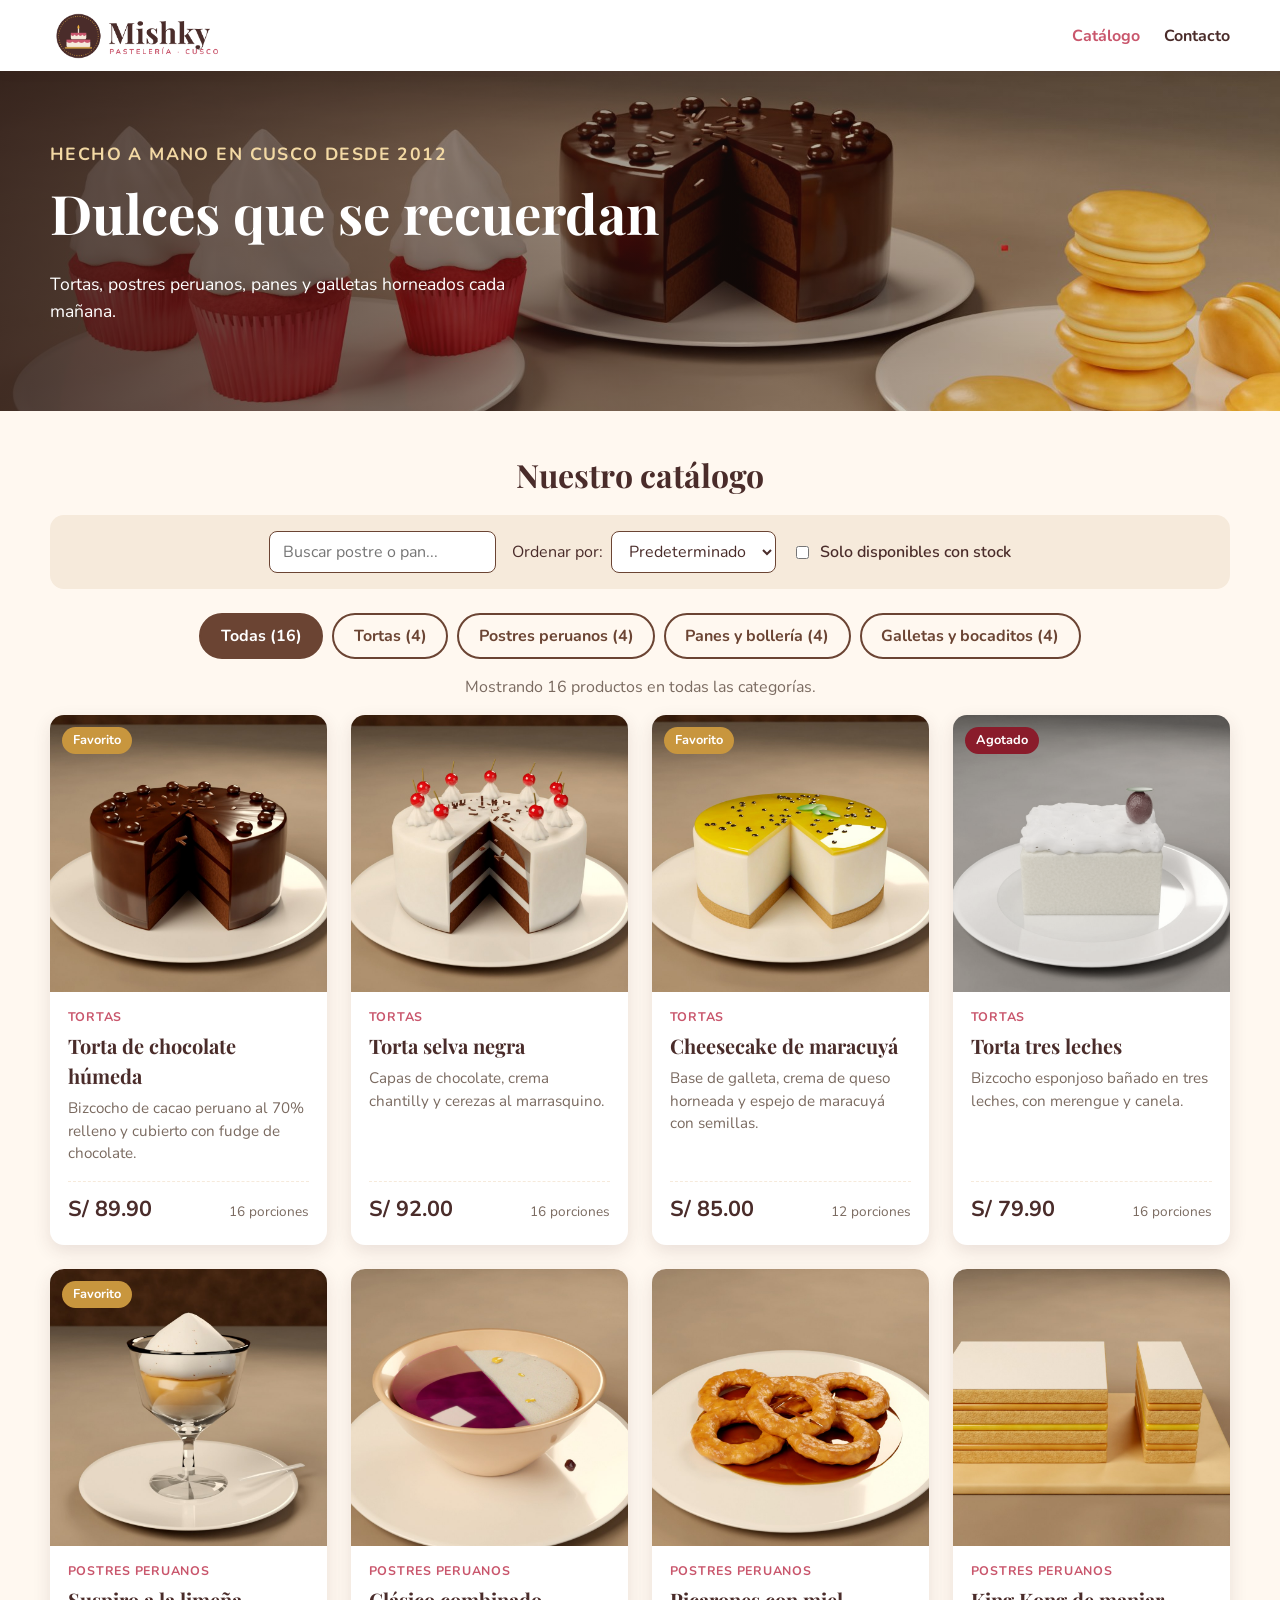
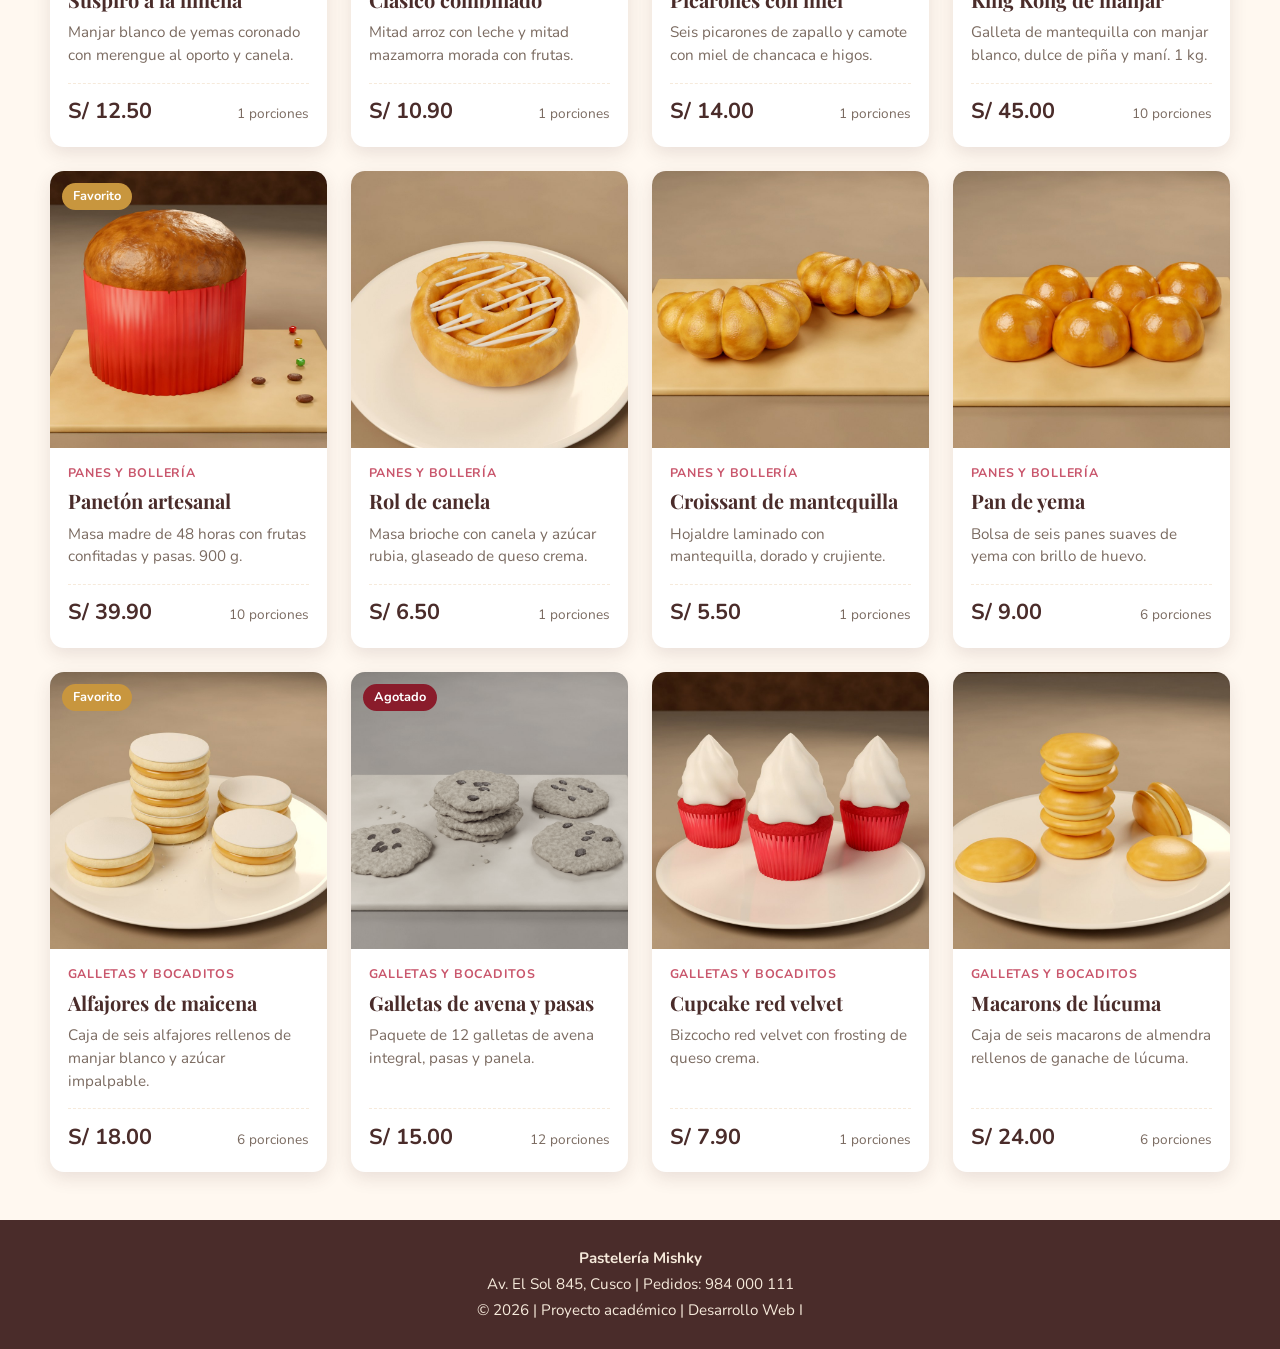
==== index.html @ 0c4b4229 "cambio de index" ====
<!DOCTYPE html>
<html lang="es">

<head>
    <meta charset="UTF-8">
    <meta name="viewport" content="width=device-width, initial-scale=1.0">
    <title>Pastelería Mishky - Catálogo</title>
    <link rel="icon" type="image/png" href="img/favicon.png">
    <link rel="preconnect" href="https://fonts.googleapis.com">
    <link rel="preconnect" href="https://fonts.gstatic.com" crossorigin>
    <link
        href="https://fonts.googleapis.com/css2?family=Nunito:wght@400;600;700&family=Playfair+Display:wght@600;700&display=swap"
        rel="stylesheet">
    <link rel="stylesheet" href="css/estilos.css">
</head>

<body>

    <header class="cabecera">
        <div class="contenedor cabecera_fila">
            <a href="catalogo.html" class="marca">
                <img src="img/logo.png" alt="Pastelería Mishky Logo">
            </a>
            <nav>
                <ul class="menu">
                    <li><a href="catalogo.html" aria-current="page">Catálogo</a></li>
                    <li><a href="#contacto">Contacto</a></li>
                </ul>
            </nav>
        </div>
    </header>

    <section class="hero">
        <div class="contenedor hero_texto">
            <p class="hero_antetitulo">Hecho a mano en Cusco desde 2012</p>
            <h1>Dulces que se recuerdan</h1>
            <p>Tortas, postres peruanos, panes y galletas horneados cada mañana.</p>
        </div>
    </section>

    <main class="contenedor">
        <h2 class="titulo-seccion">Nuestro catálogo</h2>

        <!-- CONTROLES: Buscador, Ordenamiento y Disponibilidad -->
        <div class="panel-controles">
            <div class="control-grupo">
                <label for="buscador" class="sr-only">Buscar por nombre</label>
                <input type="search" id="buscador" placeholder="Buscar postre o pan..." autocomplete="off">
            </div>

            <div class="control-grupo">
                <label for="orden">Ordenar por:</label>
                <select id="orden">
                    <option value="predeterminado">Predeterminado</option>
                    <option value="precio-asc">Menor precio</option>
                    <option value="precio-desc">Mayor precio</option>
                    <option value="nombre-asc">Nombre A–Z</option>
                </select>
            </div>

            <div class="control-grupo control-checkbox">
                <input type="checkbox" id="solo-disponibles">
                <label for="solo-disponibles">Solo disponibles con stock</label>
            </div>
        </div>

        <!-- BOTONES DE FILTRO -->
        <div id="filtros" class="filtros" role="tablist" aria-label="Categorías de catálogo"></div>

        <!-- ESTADO DE LA INTERFAZ -->
        <div id="estado" class="estado" role="status" aria-live="polite"></div>

        <!-- GRILLA CON SKELETONS INICIALES -->
        <ul id="grilla" class="grilla" aria-busy="true">
            <li class="tarjeta tarjeta--skeleton" aria-hidden="true">
                <div class="skeleton-img"></div>
                <div class="skeleton-text"></div>
                <div class="skeleton-text corto"></div>
            </li>
            <li class="tarjeta tarjeta--skeleton" aria-hidden="true">
                <div class="skeleton-img"></div>
                <div class="skeleton-text"></div>
                <div class="skeleton-text corto"></div>
            </li>
            <li class="tarjeta tarjeta--skeleton" aria-hidden="true">
                <div class="skeleton-img"></div>
                <div class="skeleton-text"></div>
                <div class="skeleton-text corto"></div>
            </li>
            <li class="tarjeta tarjeta--skeleton" aria-hidden="true">
                <div class="skeleton-img"></div>
                <div class="skeleton-text"></div>
                <div class="skeleton-text corto"></div>
            </li>
            <li class="tarjeta tarjeta--skeleton" aria-hidden="true">
                <div class="skeleton-img"></div>
                <div class="skeleton-text"></div>
                <div class="skeleton-text corto"></div>
            </li>
            <li class="tarjeta tarjeta--skeleton" aria-hidden="true">
                <div class="skeleton-img"></div>
                <div class="skeleton-text"></div>
                <div class="skeleton-text corto"></div>
            </li>
        </ul>
    </main>

    <footer id="contacto" class="pie">
        <div class="contenedor">
            <p><strong>Pastelería Mishky</strong></p>
            <p>Av. El Sol 845, Cusco | Pedidos: 984 000 111</p>
            <p>&copy; 2026 | Proyecto académico | Desarrollo Web I</p>
        </div>
    </footer>

    <!-- PLANTILLA DE TARJETA -->
    <template id="plantilla-tarjeta">
        <li class="tarjeta">
            <figure class="tarjeta_foto">
                <span class="etiqueta" hidden></span>
                <img src="" alt="" loading="lazy" decoding="async">
            </figure>
            <div class="tarjeta_cuerpo">
                <p class="tarjeta_categoria"></p>
                <h3 class="tarjeta_nombre"></h3>
                <p class="tarjeta_descripcion"></p>
                <div class="tarjeta_pie">
                    <span class="tarjeta_precio"></span>
                    <span class="tarjeta_porciones"></span>
                </div>
            </div>
        </li>
    </template>

    <!-- MODAL DIALOG -->
    <dialog id="modal-producto" class="modal">
        <div class="modal_contenido">
            <button id="btn-cerrar-modal" class="modal_cerrar" aria-label="Cerrar modal">&times;</button>
            <img id="modal-img" src="" alt="" class="modal_img">
            <div class="modal_info">
                <span id="modal-categoria" class="tarjeta_categoria"></span>
                <h2 id="modal-nombre"></h2>
                <p id="modal-descripcion"></p>
                <p id="modal-precio" class="tarjeta_precio"></p>
                <p id="modal-stock"></p>
            </div>
        </div>
    </dialog>

    <script src="js/catalogo.js"></script>
</body>

</html>
---- css/estilos.css ----
/* Pastelería Mishky - Estilos del catálogo */
:root {
  --crema: #fff8f0;
  --crema-2: #f6eadb;
  --chocolate: #4a2c2a;
  --cacao: #6b4433;
  --rosa: #c9566c;
  --dorado: #c8963e;
  --gris: #7a6a60;
  --blanco: #ffffff;
  --radio: 14px;
  --sombra: 0 6px 18px rgba(74, 44, 42, 0.12);
}

*, *::before, *::after {
  box-sizing: border-box;
}

body {
  margin: 0;
  font-family: "Nunito", system-ui, sans-serif;
  color: var(--chocolate);
  background: var(--crema);
  line-height: 1.5;
}

img {
  max-width: 100%;
  display: block;
}

.contenedor {
  width: min(1180px, 100% - 2rem);
  margin-inline: auto;
}

/* Cabecera */
.cabecera {
  position: sticky;
  top: 0;
  z-index: 10;
  background: var(--blanco);
  box-shadow: 0 2px 10px rgba(74, 44, 42, 0.08);
}

.cabecera_fila {
  display: flex;
  align-items: center;
  justify-content: space-between;
  padding-block: 0.6rem;
}

.marca img {
  height: 52px;
  width: auto;
}

.menu {
  display: flex;
  gap: 1.5rem;
  list-style: none;
  margin: 0;
  padding: 0;
}

.menu a {
  color: var(--chocolate);
  font-weight: 700;
  text-decoration: none;
}

.menu a:hover,
.menu a[aria-current="page"] {
  color: var(--rosa);
}

/* Hero */
.hero {
  min-height: 340px;
  display: flex;
  align-items: center;
  color: var(--blanco);
  background: linear-gradient(
      90deg,
      rgba(40, 22, 18, 0.82) 0%,
      rgba(40, 22, 18, 0.35) 60%,
      rgba(40, 22, 18, 0) 100%
    ),
    url("../img/banner.jpg") center / cover no-repeat;
}

.hero_texto {
  max-width: 1180px;
}

.hero_antetitulo {
  color: #f3d9a4;
  font-weight: 700;
  letter-spacing: 0.08em;
  text-transform: uppercase;
  font-size: 0.85rem;
  margin: 0;
}

.hero h1 {
  font-family: "Playfair Display", Georgia, serif;
  font-size: clamp(2rem, 5vw, 3.4rem);
  margin: 0.3rem 0;
}

.hero p {
  max-width: 30rem;
  font-size: 1.1rem;
}

/* Filtros y Controles */
.titulo-seccion {
  font-family: "Playfair Display", Georgia, serif;
  font-size: 2rem;
  text-align: center;
  margin: 2.5rem 0 1rem;
}

.panel-controles {
  display: flex;
  flex-wrap: wrap;
  gap: 1rem;
  justify-content: center;
  align-items: center;
  margin-bottom: 1.5rem;
  background: var(--crema-2);
  padding: 1rem;
  border-radius: var(--radio);
}

.control-grupo {
  display: flex;
  align-items: center;
  gap: 0.5rem;
}

.control-grupo input[type="search"],
.control-grupo select {
  font: inherit;
  padding: 0.5rem 0.8rem;
  border: 1px solid var(--cacao);
  border-radius: 8px;
  background: var(--blanco);
  color: var(--chocolate);
}

.control-checkbox {
  font-weight: 600;
  cursor: pointer;
}

.filtros {
  display: flex;
  flex-wrap: wrap;
  justify-content: center;
  gap: 0.6rem;
  margin-bottom: 1rem;
}

.filtro {
  font: inherit;
  font-weight: 700;
  cursor: pointer;
  padding: 0.55rem 1.2rem;
  border-radius: 999px;
  border: 2px solid var(--cacao);
  background: transparent;
  color: var(--cacao);
  transition: background 0.25s, color 0.25s, transform 0.25s;
}

.filtro:hover {
  transform: translateY(-2px);
}

.filtro[aria-pressed="true"] {
  background: var(--cacao);
  color: var(--blanco);
}

.estado {
  text-align: center;
  color: var(--gris);
  min-height: 1.5em;
}

.estado--error {
  color: #a3202f;
  font-weight: 700;
}

/* Grilla y Tarjetas */
.grilla {
  list-style: none;
  padding: 0;
  margin: 1rem 0 3rem;
  display: grid;
  gap: 1.5rem;
  grid-template-columns: repeat(auto-fill, minmax(250px, 1fr));
}

.tarjeta {
  background: var(--blanco);
  border-radius: var(--radio);
  overflow: hidden;
  box-shadow: var(--sombra);
  display: flex;
  flex-direction: column;
  transition: transform 0.25s, box-shadow 0.25s;
  cursor: pointer;
}

.tarjeta:hover {
  transform: translateY(-4px);
  box-shadow: 0 12px 26px rgba(74, 44, 42, 0.18);
}

.tarjeta_foto {
  position: relative;
  margin: 0;
  width: 100%;
  aspect-ratio: 1 / 1;
  background: var(--crema-2);
  overflow: hidden;
}

.tarjeta_foto img {
  width: 100%;
  height: 100%;
  object-fit: cover;
  object-position: center;
  display: block;
  opacity: 0;
  transition: opacity 0.4s ease-in-out;
}

.tarjeta_foto img.foto-cargada {
  opacity: 1;
}

.etiqueta {
  position: absolute;
  top: 12px;
  left: 12px;
  background: var(--dorado);
  color: var(--blanco);
  font-size: 0.8rem;
  font-weight: 700;
  padding: 0.25rem 0.7rem;
  border-radius: 999px;
  z-index: 2;
}

.etiqueta--agotado {
  background: #8a1c2b;
}

.tarjeta--agotado img {
  filter: grayscale(0.85);
  opacity: 0.75;
}

.tarjeta_cuerpo {
  padding: 1rem 1.1rem 1.2rem;
  display: flex;
  flex-direction: column;
  flex: 1;
}

.tarjeta_categoria {
  margin: 0;
  color: var(--rosa);
  font-size: 0.78rem;
  font-weight: 700;
  text-transform: uppercase;
  letter-spacing: 0.06em;
}

.tarjeta_nombre {
  font-family: "Playfair Display", Georgia, serif;
  font-size: 1.25rem;
  margin: 0.25rem 0 0.4rem;
}

.tarjeta_descripcion {
  margin: 0 0 1rem;
  color: var(--gris);
  font-size: 0.95rem;
  flex: 1;
}

.tarjeta_pie {
  display: flex;
  justify-content: space-between;
  align-items: baseline;
  border-top: 1px dashed var(--crema-2);
  padding-top: 0.7rem;
}

.tarjeta_precio {
  font-size: 1.35rem;
  font-weight: 700;
  color: var(--chocolate);
}

.tarjeta_porciones {
  font-size: 0.85rem;
  color: var(--gris);
}

/* Skeleton Loading */
.tarjeta--skeleton {
  pointer-events: none;
  height: 320px;
  background: var(--blanco);
  padding: 1rem;
  display: flex;
  flex-direction: column;
  gap: 0.8rem;
}

.skeleton-img, .skeleton-text {
  background: linear-gradient(90deg, #eee 25%, #e0e0e0 50%, #eee 75%);
  background-size: 200% 100%;
  animation: pulso 1.5s infinite;
  border-radius: 6px;
}

.skeleton-img { width: 100%; height: 180px; }
.skeleton-text { width: 100%; height: 16px; }
.skeleton-text.corto { width: 60%; }

@keyframes pulso {
  0% { background-position: 200% 0; }
  100% { background-position: -200% 0; }
}

/* Modal <dialog> Nativo */
.modal {
  border: none;
  border-radius: var(--radio);
  padding: 0;
  max-width: 550px;
  width: 90%;
  box-shadow: 0 10px 30px rgba(0,0,0,0.3);
}

.modal::backdrop {
  background: rgba(0, 0, 0, 0.6);
  backdrop-filter: blur(3px);
}

.modal_contenido {
  position: relative;
  background: var(--blanco);
  padding: 1.5rem;
  display: flex;
  flex-direction: column;
  gap: 1rem;
}

.modal_cerrar {
  position: absolute;
  top: 10px;
  right: 15px;
  background: transparent;
  border: none;
  font-size: 1.8rem;
  cursor: pointer;
  color: var(--chocolate);
}

.modal_img {
  width: 100%;
  height: 250px;
  object-fit: cover;
  border-radius: 8px;
}

.btn-reintentar {
  font: inherit;
  margin-top: 0.5rem;
  padding: 0.4rem 1rem;
  background: var(--rosa);
  color: white;
  border: none;
  border-radius: 6px;
  cursor: pointer;
}

.sr-only {
  position: absolute; width: 1px; height: 1px; padding: 0; margin: -1px;
  overflow: hidden; clip: rect(0,0,0,0); border: 0;
}

.pie {
  background: var(--chocolate);
  color: var(--crema-2);
  text-align: center;
  padding: 1.5rem 0;
  font-size: 0.95rem;
}

.pie p { margin: 0.2rem 0; }
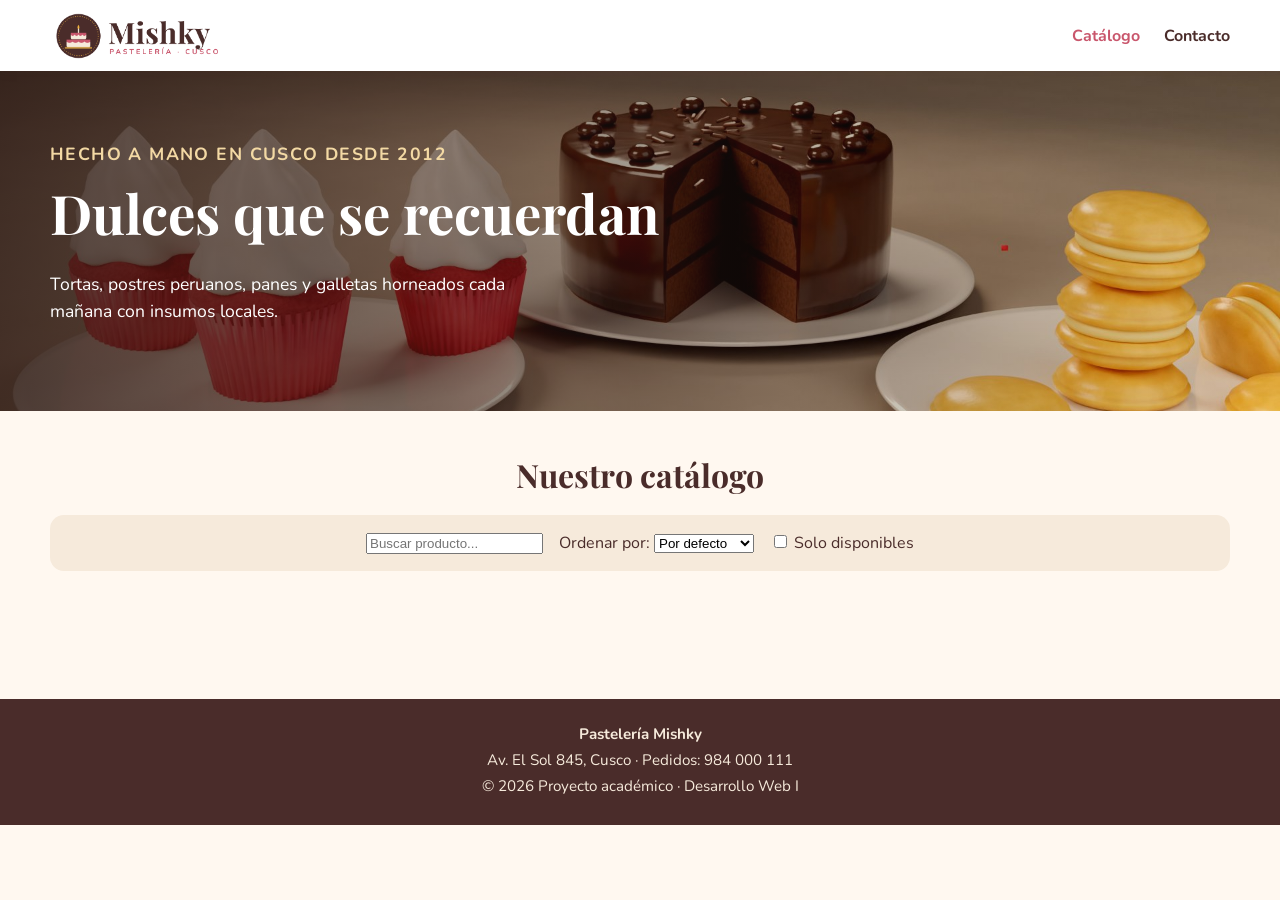
==== commit 74d88e5b: "cambio a index" ====
--- a/index.html
+++ b/index.html
@@ -1,153 +1,140 @@
 <!DOCTYPE html>
 <html lang="es">
+<head>
+  <meta charset="UTF-8" />
+  <meta name="viewport" content="width=device-width, initial-scale=1.0" />
+  <title>Catálogo - Pastelería Mishky</title>
+  <meta name="description" content="Tortas, postres peruanos, panes y galletas artesanales de Pastelería Mishky." />
+  <link rel="icon" href="img/favicon.png" type="image/png" />
+  <link rel="preconnect" href="https://fonts.googleapis.com" />
+  <link rel="preconnect" href="https://fonts.gstatic.com" crossorigin />
+  <link href="https://fonts.googleapis.com/css2?family=Nunito:wght@400;600;700&family=Playfair+Display:wght@700&display=swap" rel="stylesheet" />
+  <link rel="stylesheet" href="css/estilos.css" />
+</head>
+<body>
+  <header class="cabecera">
+    <div class="contenedor cabecera_fila">
+      <a href="catalogo.html" class="marca">
+        <img src="img/logo.png" alt="Pastelería Mishky" width="176" height="52" />
+      </a>
+      <nav aria-label="Principal">
+        <ul class="menu">
+          <li><a href="#catalogo" aria-current="page">Catálogo</a></li>
+          <li><a href="#contacto">Contacto</a></li>
+        </ul>
+      </nav>
+    </div>
+  </header>
 
-<head>
-    <meta charset="UTF-8">
-    <meta name="viewport" content="width=device-width, initial-scale=1.0">
-    <title>Pastelería Mishky - Catálogo</title>
-    <link rel="icon" type="image/png" href="img/favicon.png">
-    <link rel="preconnect" href="https://fonts.googleapis.com">
-    <link rel="preconnect" href="https://fonts.gstatic.com" crossorigin>
-    <link
-        href="https://fonts.googleapis.com/css2?family=Nunito:wght@400;600;700&family=Playfair+Display:wght@600;700&display=swap"
-        rel="stylesheet">
-    <link rel="stylesheet" href="css/estilos.css">
-</head>
+  <section class="hero">
+    <div class="contenedor hero_texto">
+      <p class="hero_antetitulo">Hecho a mano en Cusco desde 2012</p>
+      <h1>Dulces que se recuerdan</h1>
+      <p>Tortas, postres peruanos, panes y galletas horneados cada mañana con insumos locales.</p>
+    </div>
+  </section>
 
-<body>
+  <main id="catalogo" class="contenedor">
+    <h2 class="titulo-seccion">Nuestro catálogo</h2>
 
-    <header class="cabecera">
-        <div class="contenedor cabecera_fila">
-            <a href="catalogo.html" class="marca">
-                <img src="img/logo.png" alt="Pastelería Mishky Logo">
-            </a>
-            <nav>
-                <ul class="menu">
-                    <li><a href="catalogo.html" aria-current="page">Catálogo</a></li>
-                    <li><a href="#contacto">Contacto</a></li>
-                </ul>
-            </nav>
+    <!-- Panel de Controles Avanzados -->
+    <div class="panel-controles">
+      <div class="control-busqueda">
+        <label for="buscar" class="sr-only">Buscar por nombre</label>
+        <input type="search" id="buscar" placeholder="Buscar producto..." autocomplete="off" />
+      </div>
+
+      <div class="control-orden">
+        <label for="orden">Ordenar por:</label>
+        <select id="orden">
+          <option value="defecto">Por defecto</option>
+          <option value="precio-asc">Menor precio</option>
+          <option value="precio-desc">Mayor precio</option>
+          <option value="nombre-asc">Nombre A–Z</option>
+        </select>
+      </div>
+
+      <div class="control-stock">
+        <label class="checkbox-container">
+          <input type="checkbox" id="chkDisponibles" />
+          <span>Solo disponibles</span>
+        </label>
+      </div>
+    </div>
+
+    <!-- Filtros de categoría y mensaje accesibles -->
+    <div id="filtros" class="filtros" role="group" aria-label="Filtrar por categoría"></div>
+    <p id="estado" class="estado" role="status" aria-live="polite"></p>
+    
+    <!-- Grilla principal -->
+    <ul id="grilla" class="grilla" aria-busy="true"></ul>
+  </main>
+
+  <footer id="contacto" class="pie">
+    <div class="contenedor">
+      <strong>Pastelería Mishky</strong>
+      <p>Av. El Sol 845, Cusco · Pedidos: 984 000 111</p>
+      <p>&copy; 2026 Proyecto académico · Desarrollo Web I</p>
+    </div>
+  </footer>
+
+  <!-- Modal Nativo (<dialog>) -->
+  <dialog id="modalProducto" class="modal-producto">
+    <div class="modal-contenido">
+      <button type="button" id="btnCerrarModal" class="modal-cerrar" aria-label="Cerrar ventana">&times;</button>
+      <div class="modal-cuerpo">
+        <div class="modal-foto-wrapper">
+          <img id="modalImg" src="" alt="" />
+          <span id="modalEtiqueta" class="etiqueta" hidden></span>
         </div>
-    </header>
+        <div class="modal-info">
+          <p id="modalCategoria" class="tarjeta_categoria"></p>
+          <h3 id="modalNombre" class="modal-titulo"></h3>
+          <p id="modalDescripcion" class="tarjeta_descripcion"></p>
+          <div class="modal-detalles">
+            <span id="modalPrecio" class="tarjeta_precio"></span>
+            <span id="modalPorciones" class="tarjeta_porciones"></span>
+          </div>
+          <p id="modalStock" class="modal-stock-info"></p>
+        </div>
+      </div>
+    </div>
+  </dialog>
 
-    <section class="hero">
-        <div class="contenedor hero_texto">
-            <p class="hero_antetitulo">Hecho a mano en Cusco desde 2012</p>
-            <h1>Dulces que se recuerdan</h1>
-            <p>Tortas, postres peruanos, panes y galletas horneados cada mañana.</p>
+  <!-- Plantilla de Tarjeta -->
+  <template id="tpl-producto">
+    <li class="tarjeta">
+      <button type="button" class="tarjeta-btn-detalle" aria-label="Ver detalle del producto">
+        <figure class="tarjeta_foto">
+          <img width="600" height="600" loading="lazy" alt="" />
+          <span class="etiqueta" hidden></span>
+        </figure>
+        <div class="tarjeta_cuerpo">
+          <p class="tarjeta_categoria"></p>
+          <h3 class="tarjeta_nombre"></h3>
+          <p class="tarjeta_descripcion"></p>
+          <div class="tarjeta_pie">
+            <span class="tarjeta_precio"></span>
+            <span class="tarjeta_porciones"></span>
+          </div>
         </div>
-    </section>
+      </button>
+    </li>
+  </template>
 
-    <main class="contenedor">
-        <h2 class="titulo-seccion">Nuestro catálogo</h2>
+  <!-- Plantilla Skeleton -->
+  <template id="tpl-skeleton">
+    <li class="tarjeta tarjeta--skeleton" aria-hidden="true">
+      <div class="skeleton-foto pulse"></div>
+      <div class="tarjeta_cuerpo">
+        <div class="skeleton-linea corta pulse"></div>
+        <div class="skeleton-linea larga pulse"></div>
+        <div class="skeleton-linea media pulse"></div>
+        <div class="skeleton-pie pulse"></div>
+      </div>
+    </li>
+  </template>
 
-        <!-- CONTROLES: Buscador, Ordenamiento y Disponibilidad -->
-        <div class="panel-controles">
-            <div class="control-grupo">
-                <label for="buscador" class="sr-only">Buscar por nombre</label>
-                <input type="search" id="buscador" placeholder="Buscar postre o pan..." autocomplete="off">
-            </div>
-
-            <div class="control-grupo">
-                <label for="orden">Ordenar por:</label>
-                <select id="orden">
-                    <option value="predeterminado">Predeterminado</option>
-                    <option value="precio-asc">Menor precio</option>
-                    <option value="precio-desc">Mayor precio</option>
-                    <option value="nombre-asc">Nombre A–Z</option>
-                </select>
-            </div>
-
-            <div class="control-grupo control-checkbox">
-                <input type="checkbox" id="solo-disponibles">
-                <label for="solo-disponibles">Solo disponibles con stock</label>
-            </div>
-        </div>
-
-        <!-- BOTONES DE FILTRO -->
-        <div id="filtros" class="filtros" role="tablist" aria-label="Categorías de catálogo"></div>
-
-        <!-- ESTADO DE LA INTERFAZ -->
-        <div id="estado" class="estado" role="status" aria-live="polite"></div>
-
-        <!-- GRILLA CON SKELETONS INICIALES -->
-        <ul id="grilla" class="grilla" aria-busy="true">
-            <li class="tarjeta tarjeta--skeleton" aria-hidden="true">
-                <div class="skeleton-img"></div>
-                <div class="skeleton-text"></div>
-                <div class="skeleton-text corto"></div>
-            </li>
-            <li class="tarjeta tarjeta--skeleton" aria-hidden="true">
-                <div class="skeleton-img"></div>
-                <div class="skeleton-text"></div>
-                <div class="skeleton-text corto"></div>
-            </li>
-            <li class="tarjeta tarjeta--skeleton" aria-hidden="true">
-                <div class="skeleton-img"></div>
-                <div class="skeleton-text"></div>
-                <div class="skeleton-text corto"></div>
-            </li>
-            <li class="tarjeta tarjeta--skeleton" aria-hidden="true">
-                <div class="skeleton-img"></div>
-                <div class="skeleton-text"></div>
-                <div class="skeleton-text corto"></div>
-            </li>
-            <li class="tarjeta tarjeta--skeleton" aria-hidden="true">
-                <div class="skeleton-img"></div>
-                <div class="skeleton-text"></div>
-                <div class="skeleton-text corto"></div>
-            </li>
-            <li class="tarjeta tarjeta--skeleton" aria-hidden="true">
-                <div class="skeleton-img"></div>
-                <div class="skeleton-text"></div>
-                <div class="skeleton-text corto"></div>
-            </li>
-        </ul>
-    </main>
-
-    <footer id="contacto" class="pie">
-        <div class="contenedor">
-            <p><strong>Pastelería Mishky</strong></p>
-            <p>Av. El Sol 845, Cusco | Pedidos: 984 000 111</p>
-            <p>&copy; 2026 | Proyecto académico | Desarrollo Web I</p>
-        </div>
-    </footer>
-
-    <!-- PLANTILLA DE TARJETA -->
-    <template id="plantilla-tarjeta">
-        <li class="tarjeta">
-            <figure class="tarjeta_foto">
-                <span class="etiqueta" hidden></span>
-                <img src="" alt="" loading="lazy" decoding="async">
-            </figure>
-            <div class="tarjeta_cuerpo">
-                <p class="tarjeta_categoria"></p>
-                <h3 class="tarjeta_nombre"></h3>
-                <p class="tarjeta_descripcion"></p>
-                <div class="tarjeta_pie">
-                    <span class="tarjeta_precio"></span>
-                    <span class="tarjeta_porciones"></span>
-                </div>
-            </div>
-        </li>
-    </template>
-
-    <!-- MODAL DIALOG -->
-    <dialog id="modal-producto" class="modal">
-        <div class="modal_contenido">
-            <button id="btn-cerrar-modal" class="modal_cerrar" aria-label="Cerrar modal">&times;</button>
-            <img id="modal-img" src="" alt="" class="modal_img">
-            <div class="modal_info">
-                <span id="modal-categoria" class="tarjeta_categoria"></span>
-                <h2 id="modal-nombre"></h2>
-                <p id="modal-descripcion"></p>
-                <p id="modal-precio" class="tarjeta_precio"></p>
-                <p id="modal-stock"></p>
-            </div>
-        </div>
-    </dialog>
-
-    <script src="js/catalogo.js"></script>
+  <script src="js/catalogo.js" defer></script>
 </body>
-
 </html>
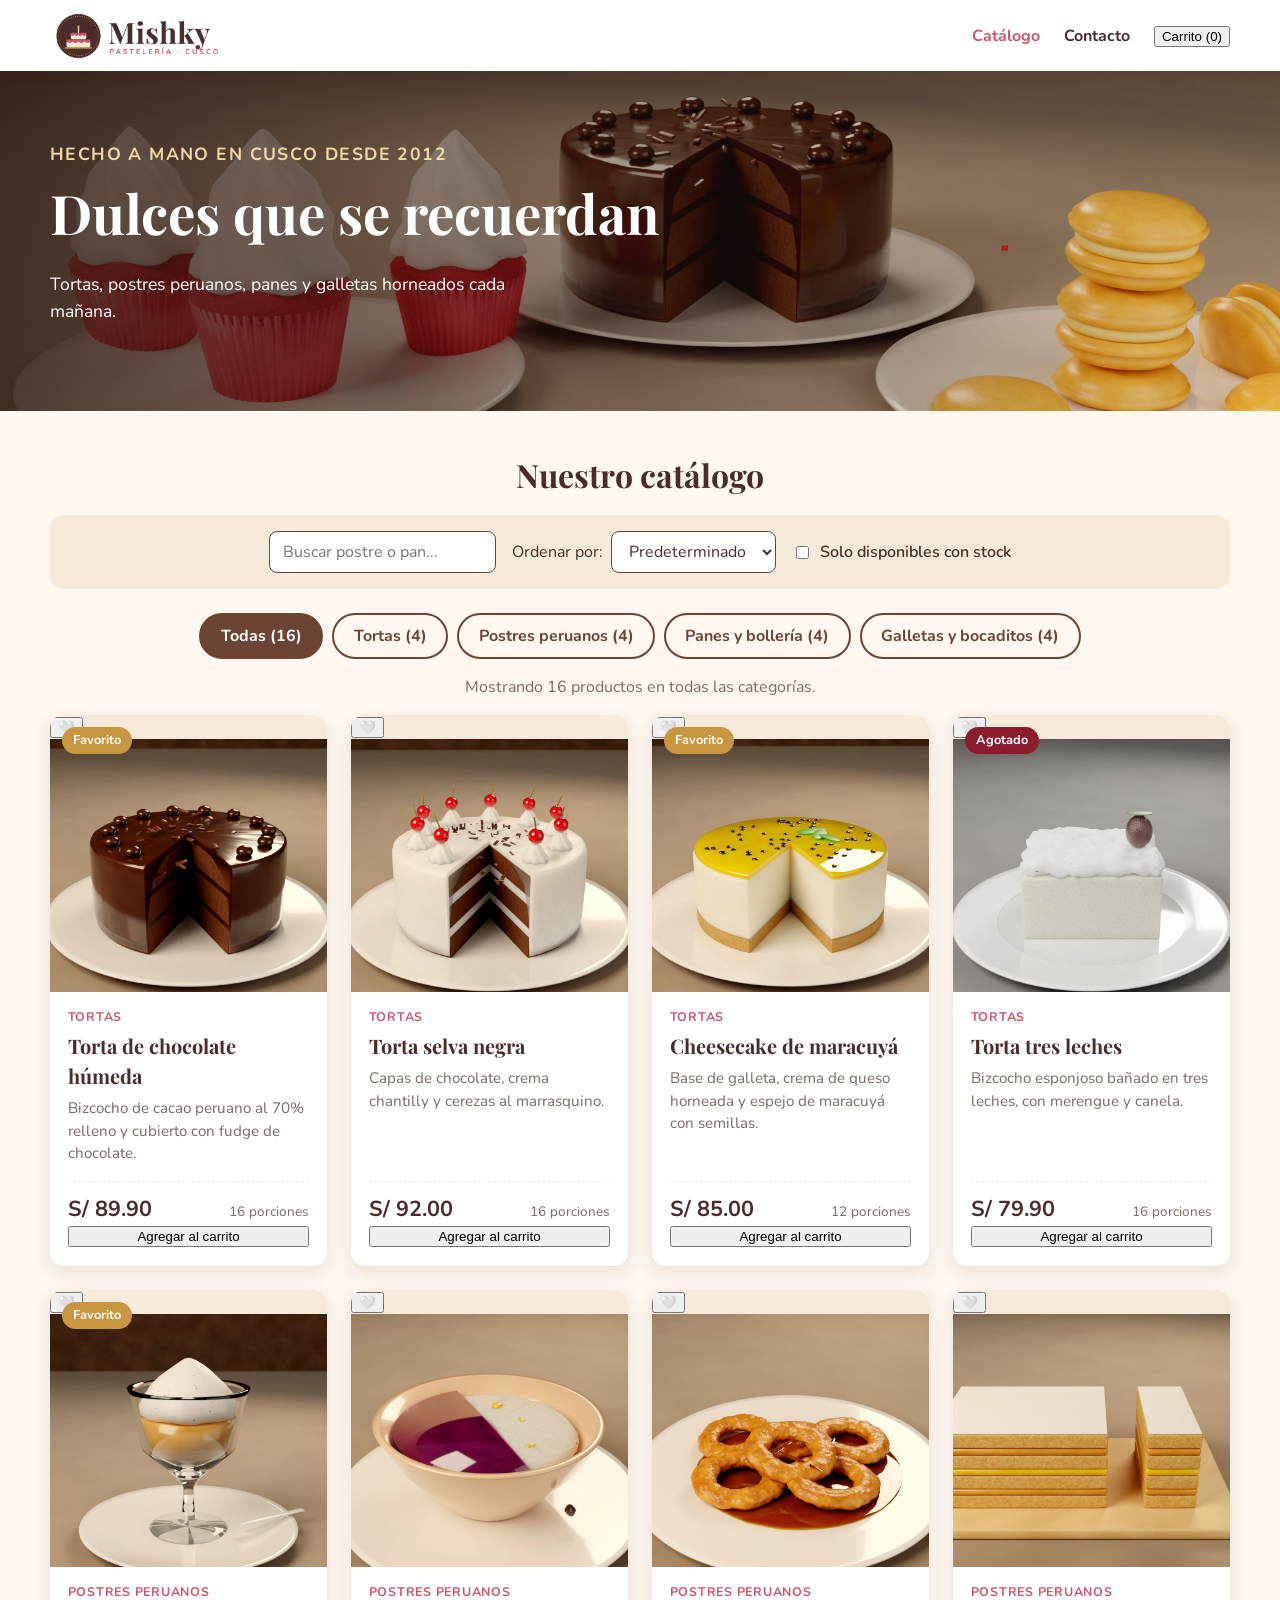
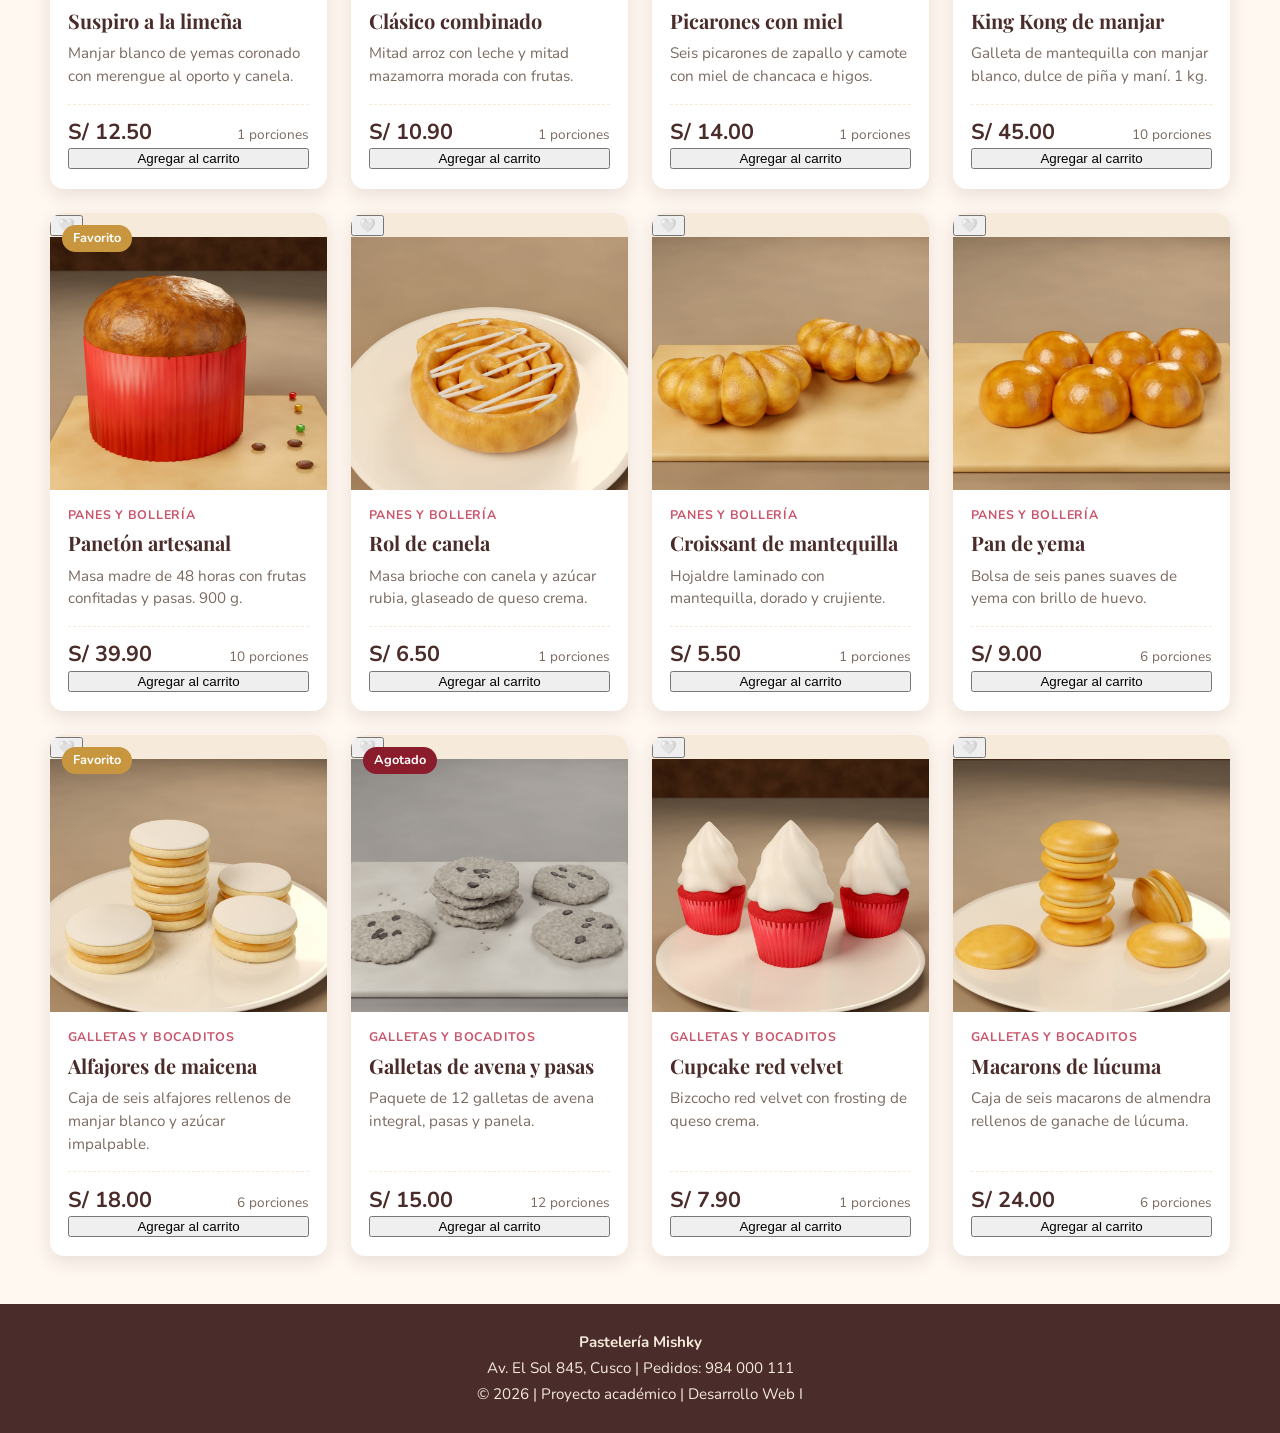
==== commit a14198c5: "cambio a index" ====
--- a/index.html
+++ b/index.html
@@ -1,140 +1,183 @@
 <!DOCTYPE html>
 <html lang="es">
+
 <head>
-  <meta charset="UTF-8" />
-  <meta name="viewport" content="width=device-width, initial-scale=1.0" />
-  <title>Catálogo - Pastelería Mishky</title>
-  <meta name="description" content="Tortas, postres peruanos, panes y galletas artesanales de Pastelería Mishky." />
-  <link rel="icon" href="img/favicon.png" type="image/png" />
-  <link rel="preconnect" href="https://fonts.googleapis.com" />
-  <link rel="preconnect" href="https://fonts.gstatic.com" crossorigin />
-  <link href="https://fonts.googleapis.com/css2?family=Nunito:wght@400;600;700&family=Playfair+Display:wght@700&display=swap" rel="stylesheet" />
-  <link rel="stylesheet" href="css/estilos.css" />
+    <meta charset="UTF-8">
+    <meta name="viewport" content="width=device-width, initial-scale=1.0">
+    <title>Pastelería Mishky - Catálogo</title>
+    <link rel="icon" type="image/png" href="img/favicon.png">
+    <link rel="preconnect" href="https://fonts.googleapis.com">
+    <link rel="preconnect" href="https://fonts.gstatic.com" crossorigin>
+    <link
+        href="https://fonts.googleapis.com/css2?family=Nunito:wght@400;600;700&family=Playfair+Display:wght@600;700&display=swap"
+        rel="stylesheet">
+    <link rel="stylesheet" href="css/estilos.css">
 </head>
+
 <body>
-  <header class="cabecera">
-    <div class="contenedor cabecera_fila">
-      <a href="catalogo.html" class="marca">
-        <img src="img/logo.png" alt="Pastelería Mishky" width="176" height="52" />
-      </a>
-      <nav aria-label="Principal">
-        <ul class="menu">
-          <li><a href="#catalogo" aria-current="page">Catálogo</a></li>
-          <li><a href="#contacto">Contacto</a></li>
+
+    <header class="cabecera">
+        <div class="contenedor cabecera_fila">
+            <a href="catalogo.html" class="marca">
+                <img src="img/logo.png" alt="Pastelería Mishky Logo">
+            </a>
+            <nav>
+                <ul class="menu">
+                    <li><a href="catalogo.html" aria-current="page">Catálogo</a></li>
+                    <li><a href="#contacto">Contacto</a></li>
+                    <li>
+                        <button type="button" id="btn-abrir-carrito" class="btn-carrito-nav">
+                            Carrito (<span id="carrito-contador">0</span>)
+                        </button>
+                    </li>
+                </ul>
+            </nav>
+        </div>
+    </header>
+
+    <section class="hero">
+        <div class="contenedor hero_texto">
+            <p class="hero_antetitulo">Hecho a mano en Cusco desde 2012</p>
+            <h1>Dulces que se recuerdan</h1>
+            <p>Tortas, postres peruanos, panes y galletas horneados cada mañana.</p>
+        </div>
+    </section>
+
+    <main class="contenedor">
+        <h2 class="titulo-seccion">Nuestro catálogo</h2>
+
+        <!-- CONTROLES: Buscador, Ordenamiento y Disponibilidad -->
+        <div class="panel-controles">
+            <div class="control-grupo">
+                <label for="buscador" class="sr-only">Buscar por nombre</label>
+                <input type="search" id="buscador" placeholder="Buscar postre o pan..." autocomplete="off">
+            </div>
+
+            <div class="control-grupo">
+                <label for="orden">Ordenar por:</label>
+                <select id="orden">
+                    <option value="predeterminado">Predeterminado</option>
+                    <option value="favoritos">Mis favoritos</option>
+                    <option value="precio-asc">Menor precio</option>
+                    <option value="precio-desc">Mayor precio</option>
+                    <option value="nombre-asc">Nombre A–Z</option>
+                </select>
+            </div>
+
+            <div class="control-grupo control-checkbox">
+                <input type="checkbox" id="solo-disponibles">
+                <label for="solo-disponibles">Solo disponibles con stock</label>
+            </div>
+        </div>
+
+        <!-- BOTONES DE FILTRO -->
+        <div id="filtros" class="filtros" role="tablist" aria-label="Categorías de catálogo"></div>
+
+        <!-- ESTADO DE LA INTERFAZ -->
+        <div id="estado" class="estado" role="status" aria-live="polite"></div>
+
+        <!-- AVISO TEMPORAL DEL CARRITO -->
+        <p id="aviso-carrito" class="aviso-carrito" role="status" aria-live="polite" hidden></p>
+
+        <!-- GRILLA CON SKELETONS INICIALES -->
+        <ul id="grilla" class="grilla" aria-busy="true">
+            <li class="tarjeta tarjeta--skeleton" aria-hidden="true">
+                <div class="skeleton-img"></div>
+                <div class="skeleton-text"></div>
+                <div class="skeleton-text corto"></div>
+            </li>
+            <li class="tarjeta tarjeta--skeleton" aria-hidden="true">
+                <div class="skeleton-img"></div>
+                <div class="skeleton-text"></div>
+                <div class="skeleton-text corto"></div>
+            </li>
+            <li class="tarjeta tarjeta--skeleton" aria-hidden="true">
+                <div class="skeleton-img"></div>
+                <div class="skeleton-text"></div>
+                <div class="skeleton-text corto"></div>
+            </li>
+            <li class="tarjeta tarjeta--skeleton" aria-hidden="true">
+                <div class="skeleton-img"></div>
+                <div class="skeleton-text"></div>
+                <div class="skeleton-text corto"></div>
+            </li>
+            <li class="tarjeta tarjeta--skeleton" aria-hidden="true">
+                <div class="skeleton-img"></div>
+                <div class="skeleton-text"></div>
+                <div class="skeleton-text corto"></div>
+            </li>
+            <li class="tarjeta tarjeta--skeleton" aria-hidden="true">
+                <div class="skeleton-img"></div>
+                <div class="skeleton-text"></div>
+                <div class="skeleton-text corto"></div>
+            </li>
         </ul>
-      </nav>
-    </div>
-  </header>
+    </main>
 
-  <section class="hero">
-    <div class="contenedor hero_texto">
-      <p class="hero_antetitulo">Hecho a mano en Cusco desde 2012</p>
-      <h1>Dulces que se recuerdan</h1>
-      <p>Tortas, postres peruanos, panes y galletas horneados cada mañana con insumos locales.</p>
-    </div>
-  </section>
+    <footer id="contacto" class="pie">
+        <div class="contenedor">
+            <p><strong>Pastelería Mishky</strong></p>
+            <p>Av. El Sol 845, Cusco | Pedidos: 984 000 111</p>
+            <p>&copy; 2026 | Proyecto académico | Desarrollo Web I</p>
+        </div>
+    </footer>
 
-  <main id="catalogo" class="contenedor">
-    <h2 class="titulo-seccion">Nuestro catálogo</h2>
-
-    <!-- Panel de Controles Avanzados -->
-    <div class="panel-controles">
-      <div class="control-busqueda">
-        <label for="buscar" class="sr-only">Buscar por nombre</label>
-        <input type="search" id="buscar" placeholder="Buscar producto..." autocomplete="off" />
-      </div>
-
-      <div class="control-orden">
-        <label for="orden">Ordenar por:</label>
-        <select id="orden">
-          <option value="defecto">Por defecto</option>
-          <option value="precio-asc">Menor precio</option>
-          <option value="precio-desc">Mayor precio</option>
-          <option value="nombre-asc">Nombre A–Z</option>
-        </select>
-      </div>
-
-      <div class="control-stock">
-        <label class="checkbox-container">
-          <input type="checkbox" id="chkDisponibles" />
-          <span>Solo disponibles</span>
-        </label>
-      </div>
-    </div>
-
-    <!-- Filtros de categoría y mensaje accesibles -->
-    <div id="filtros" class="filtros" role="group" aria-label="Filtrar por categoría"></div>
-    <p id="estado" class="estado" role="status" aria-live="polite"></p>
-    
-    <!-- Grilla principal -->
-    <ul id="grilla" class="grilla" aria-busy="true"></ul>
-  </main>
-
-  <footer id="contacto" class="pie">
-    <div class="contenedor">
-      <strong>Pastelería Mishky</strong>
-      <p>Av. El Sol 845, Cusco · Pedidos: 984 000 111</p>
-      <p>&copy; 2026 Proyecto académico · Desarrollo Web I</p>
-    </div>
-  </footer>
-
-  <!-- Modal Nativo (<dialog>) -->
-  <dialog id="modalProducto" class="modal-producto">
-    <div class="modal-contenido">
-      <button type="button" id="btnCerrarModal" class="modal-cerrar" aria-label="Cerrar ventana">&times;</button>
-      <div class="modal-cuerpo">
-        <div class="modal-foto-wrapper">
-          <img id="modalImg" src="" alt="" />
-          <span id="modalEtiqueta" class="etiqueta" hidden></span>
-        </div>
-        <div class="modal-info">
-          <p id="modalCategoria" class="tarjeta_categoria"></p>
-          <h3 id="modalNombre" class="modal-titulo"></h3>
-          <p id="modalDescripcion" class="tarjeta_descripcion"></p>
-          <div class="modal-detalles">
-            <span id="modalPrecio" class="tarjeta_precio"></span>
-            <span id="modalPorciones" class="tarjeta_porciones"></span>
-          </div>
-          <p id="modalStock" class="modal-stock-info"></p>
-        </div>
-      </div>
-    </div>
-  </dialog>
-
-  <!-- Plantilla de Tarjeta -->
-  <template id="tpl-producto">
+   <!-- PLANTILLA DE TARJETA -->
+   <template id="plantilla-tarjeta">
     <li class="tarjeta">
-      <button type="button" class="tarjeta-btn-detalle" aria-label="Ver detalle del producto">
         <figure class="tarjeta_foto">
-          <img width="600" height="600" loading="lazy" alt="" />
-          <span class="etiqueta" hidden></span>
+            <!-- AGREGAR ESTE BOTÓN -->
+            <button type="button" class="btn-favorito" aria-label="Marcar como favorito" aria-pressed="false">🤍</button>
+            <span class="etiqueta" hidden></span>
+            <img src="" alt="" loading="lazy" decoding="async">
         </figure>
         <div class="tarjeta_cuerpo">
-          <p class="tarjeta_categoria"></p>
-          <h3 class="tarjeta_nombre"></h3>
-          <p class="tarjeta_descripcion"></p>
-          <div class="tarjeta_pie">
-            <span class="tarjeta_precio"></span>
-            <span class="tarjeta_porciones"></span>
-          </div>
+            <p class="tarjeta_categoria"></p>
+            <h3 class="tarjeta_nombre"></h3>
+            <p class="tarjeta_descripcion"></p>
+            <div class="tarjeta_pie">
+                <span class="tarjeta_precio"></span>
+                <span class="tarjeta_porciones"></span>
+            </div>
+            <button type="button" class="btn-agregar">Agregar al carrito</button>
         </div>
-      </button>
     </li>
-  </template>
+</template>
+    <!-- MODAL DIALOG -->
+    <dialog id="modal-producto" class="modal">
+        <div class="modal_contenido">
+            <button id="btn-cerrar-modal" class="modal_cerrar" aria-label="Cerrar modal">&times;</button>
+            <img id="modal-img" src="" alt="" class="modal_img">
+            <div class="modal_info">
+                <span id="modal-categoria" class="tarjeta_categoria"></span>
+                <h2 id="modal-nombre"></h2>
+                <p id="modal-descripcion"></p>
+                <p id="modal-precio" class="tarjeta_precio"></p>
+                <p id="modal-stock"></p>
+                <!-- AGREGAR ESTE BOTÓN -->
+                <button type="button" id="btn-modal-favorito" class="btn-modal-fav" aria-pressed="false">
+                    🤍 Guardar en mis favoritos
+                </button>
+            </div>
+        </div>
+    </dialog>
+    <!-- PANEL DEL CARRITO -->
+    <aside id="panel-carrito" class="carrito-panel" aria-label="Carrito de compras" hidden>
+        <div class="carrito-cabecera">
+            <h3>Tu carrito</h3>
+            <button type="button" id="btn-cerrar-carrito" aria-label="Cerrar carrito">&times;</button>
+        </div>
+        <ul id="carrito-items" class="carrito-items"></ul>
+        <div class="carrito-pie">
+            <p class="carrito-cantidad">Cantidad total: <strong id="carrito-cantidad-total">0</strong></p>
+            <p class="carrito-total">Total a pagar: <strong id="carrito-total">S/ 0.00</strong></p>
+            <div class="carrito-acciones">
+                <button type="button" id="btn-vaciar-carrito" class="btn-secundario">Vaciar carrito</button>
+            </div>
+        </div>
+    </aside>
 
-  <!-- Plantilla Skeleton -->
-  <template id="tpl-skeleton">
-    <li class="tarjeta tarjeta--skeleton" aria-hidden="true">
-      <div class="skeleton-foto pulse"></div>
-      <div class="tarjeta_cuerpo">
-        <div class="skeleton-linea corta pulse"></div>
-        <div class="skeleton-linea larga pulse"></div>
-        <div class="skeleton-linea media pulse"></div>
-        <div class="skeleton-pie pulse"></div>
-      </div>
-    </li>
-  </template>
+    <script src="js/catalogo.js"></script>
+</body>
 
-  <script src="js/catalogo.js" defer></script>
-</body>
 </html>
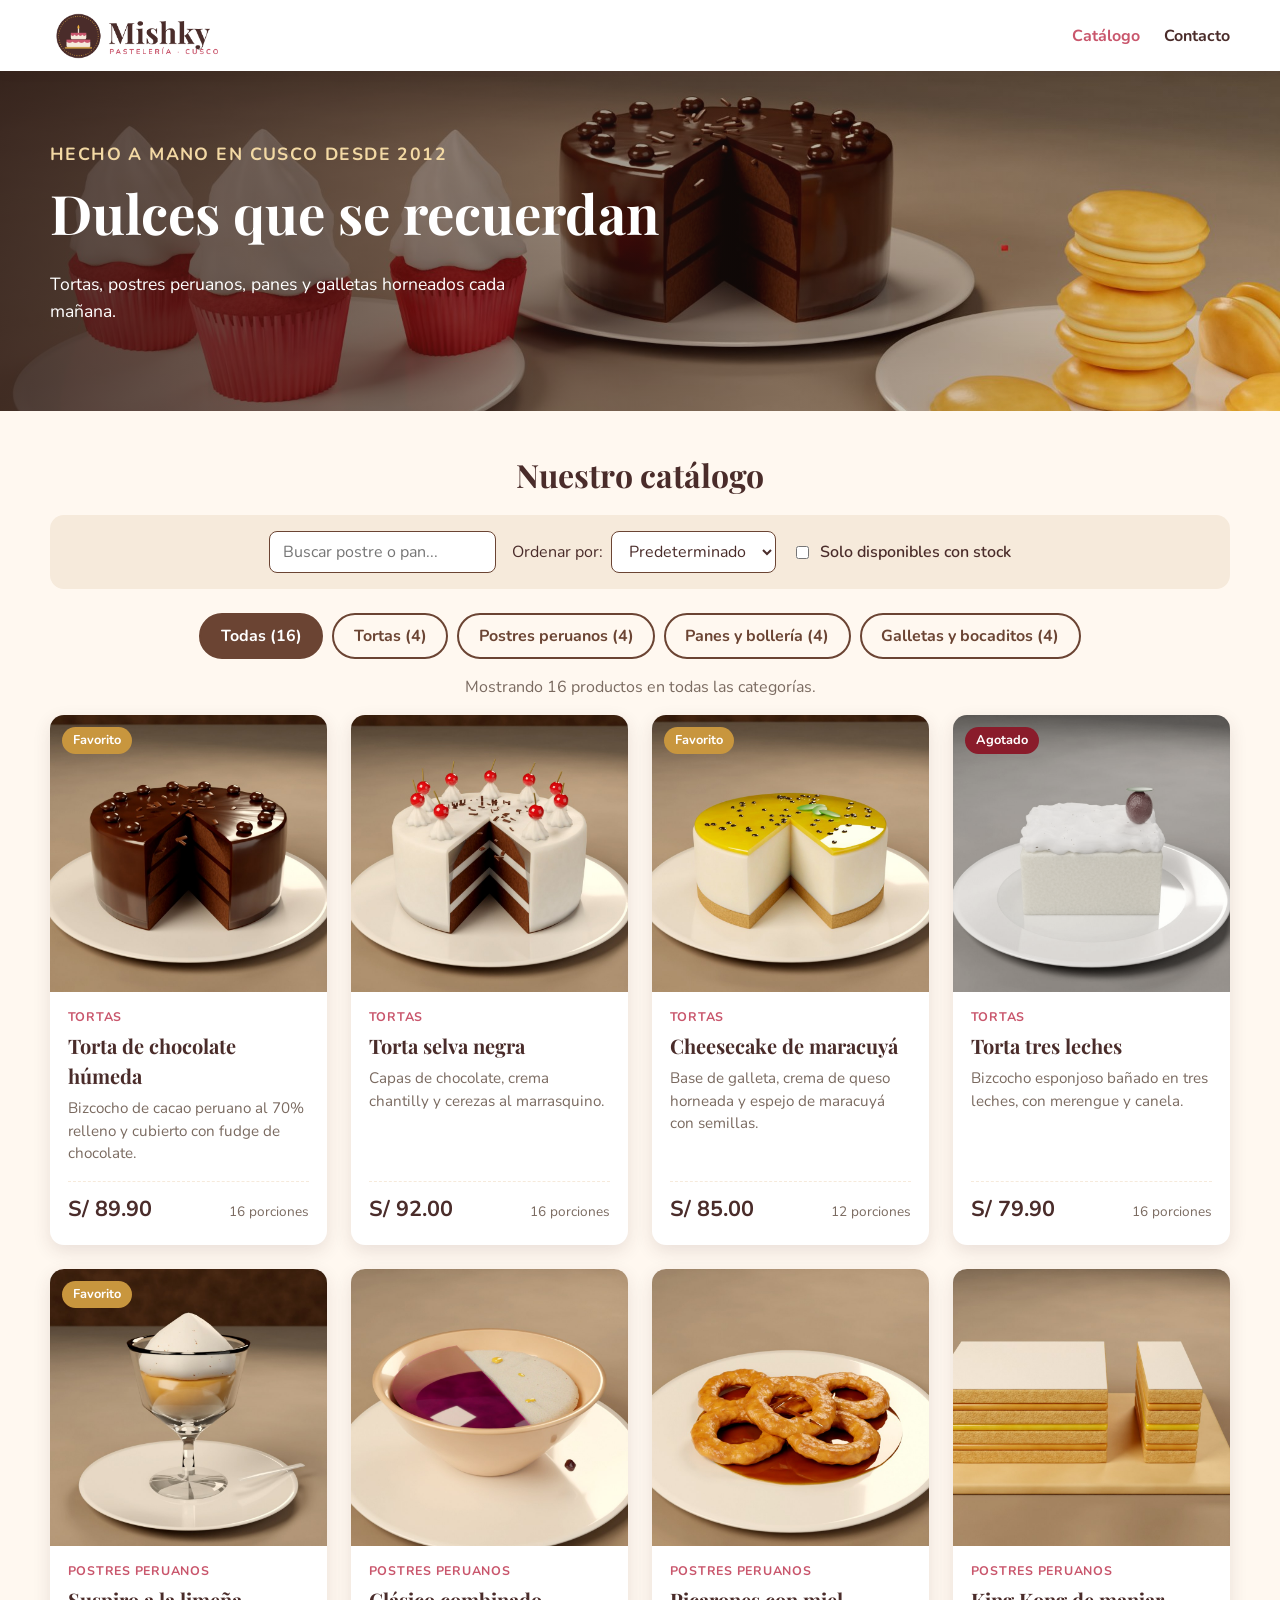
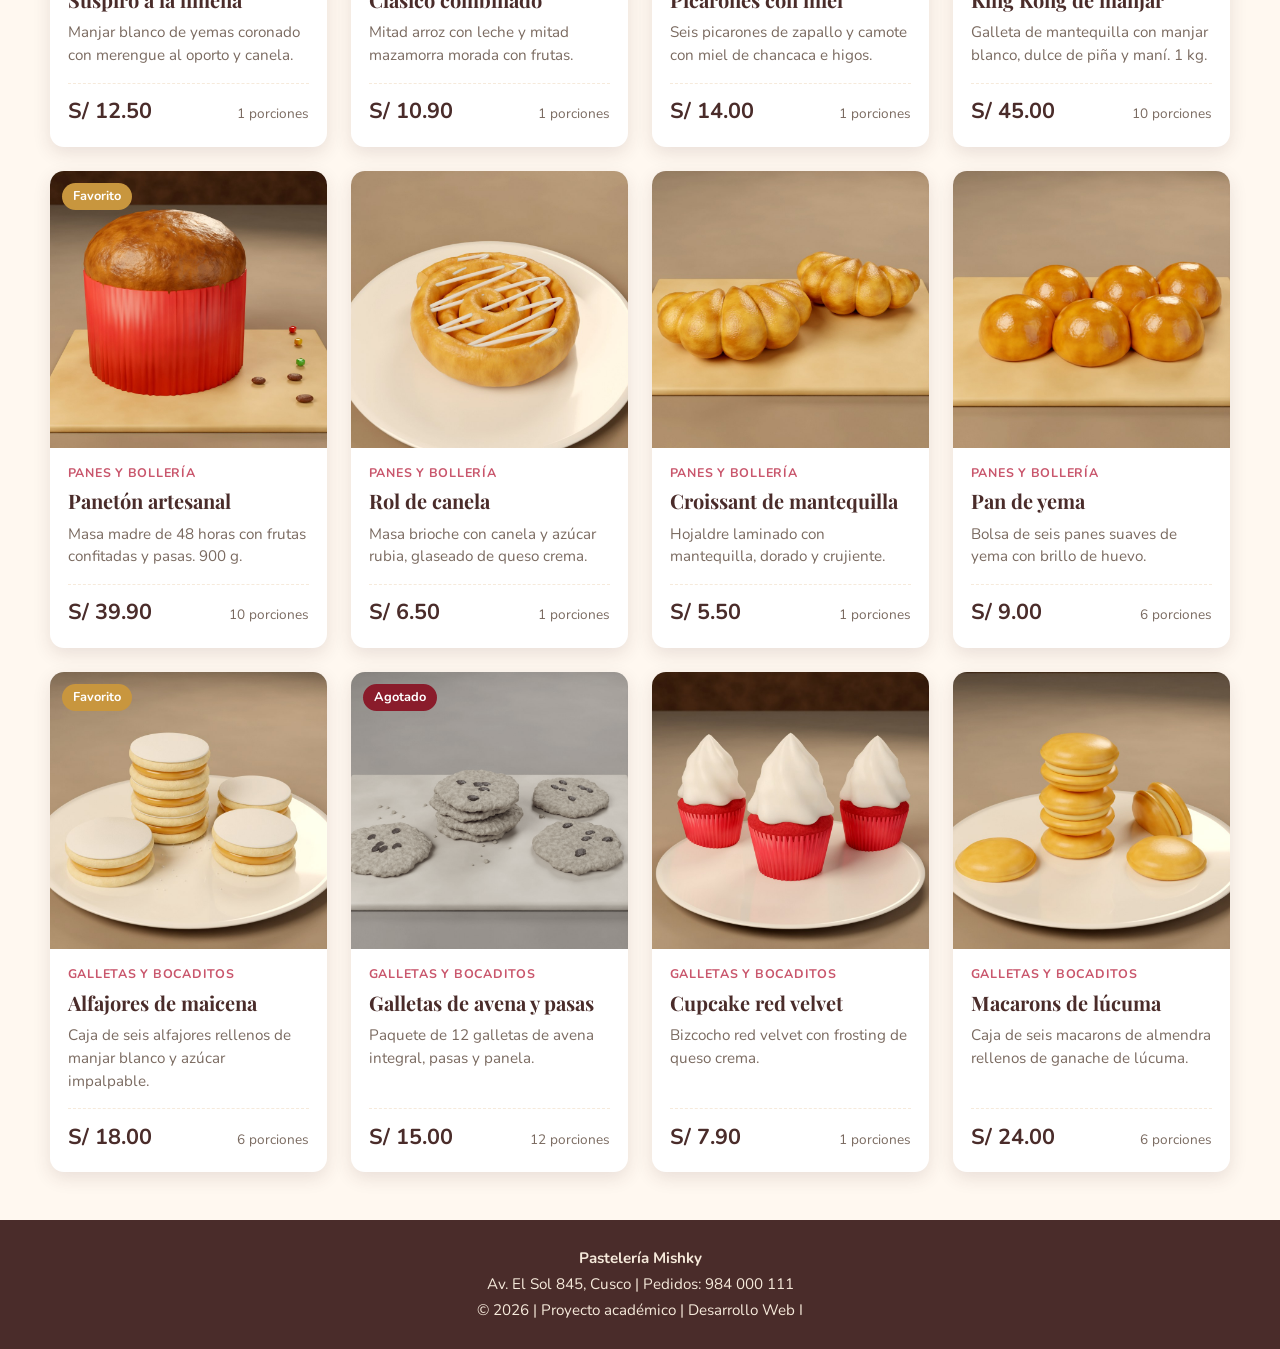
==== commit 741456fc: "cambio a index" ====
--- a/index.html
+++ b/index.html
@@ -25,11 +25,6 @@
                 <ul class="menu">
                     <li><a href="catalogo.html" aria-current="page">Catálogo</a></li>
                     <li><a href="#contacto">Contacto</a></li>
-                    <li>
-                        <button type="button" id="btn-abrir-carrito" class="btn-carrito-nav">
-                            Carrito (<span id="carrito-contador">0</span>)
-                        </button>
-                    </li>
                 </ul>
             </nav>
         </div>
@@ -57,7 +52,6 @@
                 <label for="orden">Ordenar por:</label>
                 <select id="orden">
                     <option value="predeterminado">Predeterminado</option>
-                    <option value="favoritos">Mis favoritos</option>
                     <option value="precio-asc">Menor precio</option>
                     <option value="precio-desc">Mayor precio</option>
                     <option value="nombre-asc">Nombre A–Z</option>
@@ -75,9 +69,6 @@
 
         <!-- ESTADO DE LA INTERFAZ -->
         <div id="estado" class="estado" role="status" aria-live="polite"></div>
-
-        <!-- AVISO TEMPORAL DEL CARRITO -->
-        <p id="aviso-carrito" class="aviso-carrito" role="status" aria-live="polite" hidden></p>
 
         <!-- GRILLA CON SKELETONS INICIALES -->
         <ul id="grilla" class="grilla" aria-busy="true">
@@ -122,27 +113,25 @@
         </div>
     </footer>
 
-   <!-- PLANTILLA DE TARJETA -->
-   <template id="plantilla-tarjeta">
-    <li class="tarjeta">
-        <figure class="tarjeta_foto">
-            <!-- AGREGAR ESTE BOTÓN -->
-            <button type="button" class="btn-favorito" aria-label="Marcar como favorito" aria-pressed="false">🤍</button>
-            <span class="etiqueta" hidden></span>
-            <img src="" alt="" loading="lazy" decoding="async">
-        </figure>
-        <div class="tarjeta_cuerpo">
-            <p class="tarjeta_categoria"></p>
-            <h3 class="tarjeta_nombre"></h3>
-            <p class="tarjeta_descripcion"></p>
-            <div class="tarjeta_pie">
-                <span class="tarjeta_precio"></span>
-                <span class="tarjeta_porciones"></span>
+    <!-- PLANTILLA DE TARJETA -->
+    <template id="plantilla-tarjeta">
+        <li class="tarjeta">
+            <figure class="tarjeta_foto">
+                <span class="etiqueta" hidden></span>
+                <img src="" alt="" loading="lazy" decoding="async">
+            </figure>
+            <div class="tarjeta_cuerpo">
+                <p class="tarjeta_categoria"></p>
+                <h3 class="tarjeta_nombre"></h3>
+                <p class="tarjeta_descripcion"></p>
+                <div class="tarjeta_pie">
+                    <span class="tarjeta_precio"></span>
+                    <span class="tarjeta_porciones"></span>
+                </div>
             </div>
-            <button type="button" class="btn-agregar">Agregar al carrito</button>
-        </div>
-    </li>
-</template>
+        </li>
+    </template>
+
     <!-- MODAL DIALOG -->
     <dialog id="modal-producto" class="modal">
         <div class="modal_contenido">
@@ -154,28 +143,9 @@
                 <p id="modal-descripcion"></p>
                 <p id="modal-precio" class="tarjeta_precio"></p>
                 <p id="modal-stock"></p>
-                <!-- AGREGAR ESTE BOTÓN -->
-                <button type="button" id="btn-modal-favorito" class="btn-modal-fav" aria-pressed="false">
-                    🤍 Guardar en mis favoritos
-                </button>
             </div>
         </div>
     </dialog>
-    <!-- PANEL DEL CARRITO -->
-    <aside id="panel-carrito" class="carrito-panel" aria-label="Carrito de compras" hidden>
-        <div class="carrito-cabecera">
-            <h3>Tu carrito</h3>
-            <button type="button" id="btn-cerrar-carrito" aria-label="Cerrar carrito">&times;</button>
-        </div>
-        <ul id="carrito-items" class="carrito-items"></ul>
-        <div class="carrito-pie">
-            <p class="carrito-cantidad">Cantidad total: <strong id="carrito-cantidad-total">0</strong></p>
-            <p class="carrito-total">Total a pagar: <strong id="carrito-total">S/ 0.00</strong></p>
-            <div class="carrito-acciones">
-                <button type="button" id="btn-vaciar-carrito" class="btn-secundario">Vaciar carrito</button>
-            </div>
-        </div>
-    </aside>
 
     <script src="js/catalogo.js"></script>
 </body>
